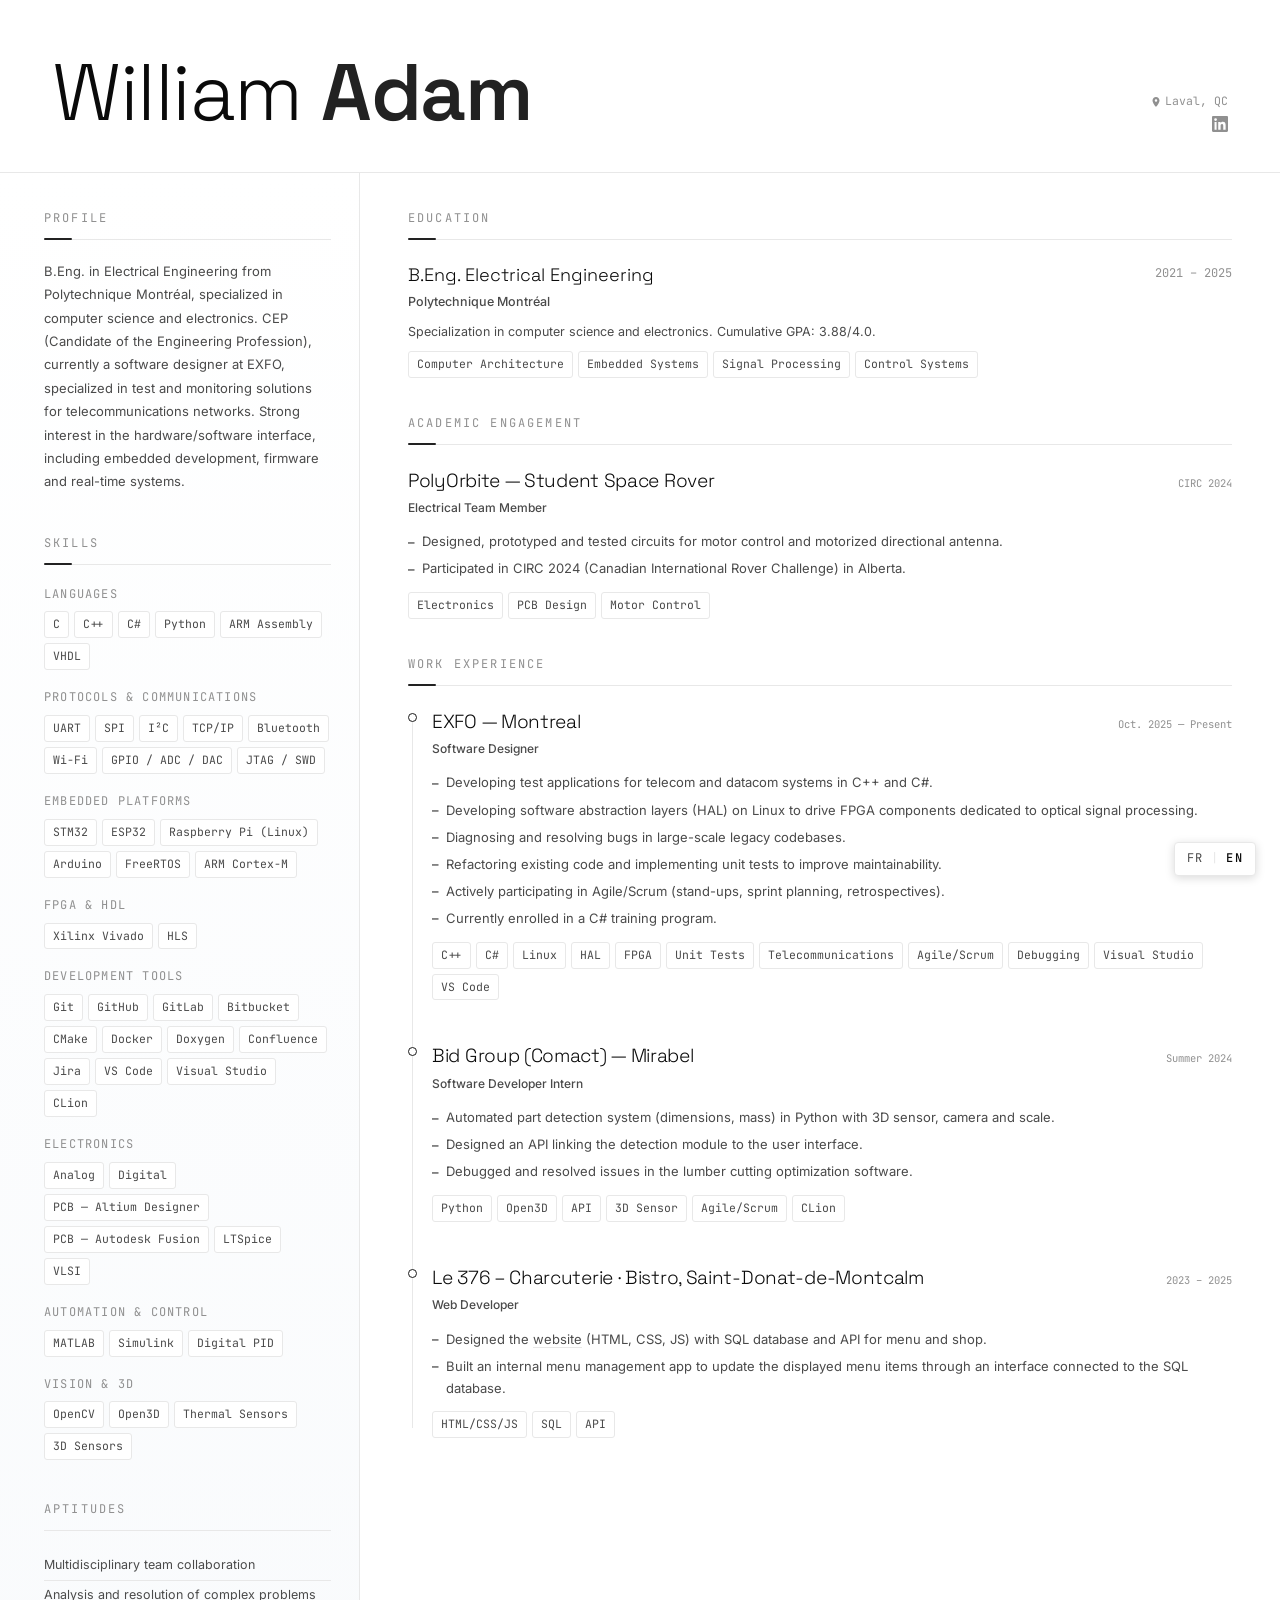
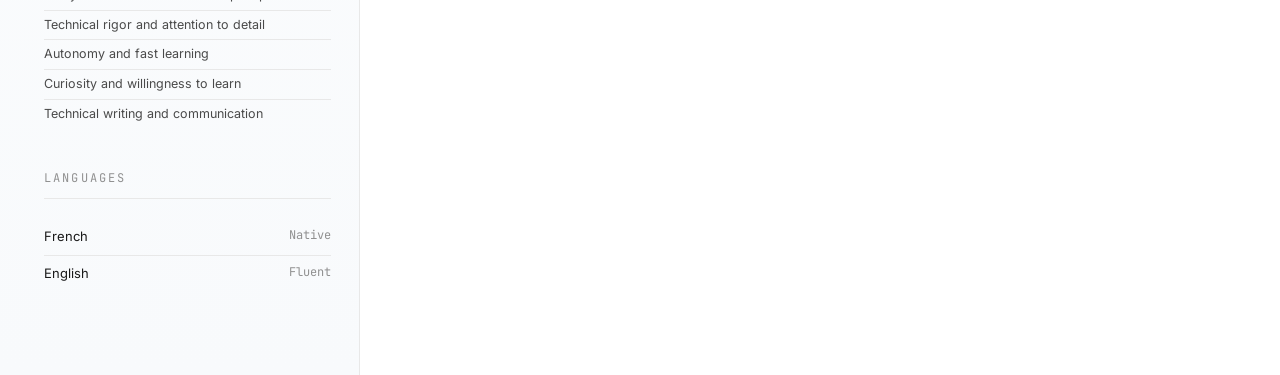
==== en/index.html @ 3d7f9195 "Initial commit" ====
<!DOCTYPE html>
<html lang="en">

<head>
    <meta charset="UTF-8">
    <meta name="viewport" content="width=device-width, initial-scale=1.0">
    <title>Resume - William Adam</title>
    <link
        href="https://fonts.googleapis.com/css2?family=Space+Grotesk:wght@300;400;500;600&family=JetBrains+Mono:wght@300;400;500&family=Inter:wght@300;400;500&display=swap"
        rel="stylesheet">
    <link rel="stylesheet" href="../css/styles.css">
    <link rel="stylesheet" href="../css/print.css" media="print">
</head>

<body>

    <div class="page-wrap">
        <header class="hero">
            <div>
                <h1>William <em>Adam</em></h1>
            </div>
            <div class="hero-contact">
                <span class="hero-location"><svg class="pin-icon" viewBox="0 0 24 24"
                        xmlns="http://www.w3.org/2000/svg">
                        <path
                            d="M12 2C8.13 2 5 5.13 5 9c0 5.25 7 13 7 13s7-7.75 7-13c0-3.87-3.13-7-7-7zm0 9.5A2.5 2.5 0 1 1 12 6.5a2.5 2.5 0 0 1 0 5z" />
                    </svg>Laval, QC</span>
                <a class="linkedin-link" href="https://www.linkedin.com/in/will-adm/" target="_blank"
                    rel="noopener noreferrer">
                    <svg viewBox="0 0 24 24" xmlns="http://www.w3.org/2000/svg">
                        <path
                            d="M20.45 20.45h-3.554v-5.57c0-1.328-.024-3.037-1.85-3.037-1.854 0-2.137 1.447-2.137 2.942v5.665H9.356V9h3.413v1.561h.047c.475-.9 1.635-1.85 3.365-1.85 3.6 0 4.267 2.37 4.267 5.455v6.284zM5.337 7.433a2.062 2.062 0 1 1 0-4.124 2.062 2.062 0 0 1 0 4.124zM6.87 20.45H3.803V9H6.87v11.45zM22.225 0H1.771C.792 0 0 .774 0 1.729v20.542C0 23.226.792 24 1.771 24h20.451C23.205 24 24 23.226 24 22.271V1.729C24 .774 23.205 0 22.222 0h.003z" />
                    </svg>
                </a>
            </div>
        </header>

        <div class="layout">
            <aside class="sidebar">

                <div class="sidebar-section">
                    <p class="section-label">Profile</p>
                    <p class="profile-text">B.Eng. in Electrical Engineering from Polytechnique Montréal,
                        specialized in computer science and electronics. CEP (Candidate of the Engineering
                        Profession), currently a software designer at EXFO, specialized in test and monitoring
                        solutions for telecommunications networks. Strong interest in the hardware/software
                        interface, including embedded development, firmware and real-time systems.</p>
                </div>

                <div class="sidebar-section">
                    <p class="section-label">Skills</p>

                    <div class="skill-group">
                        <p class="skill-group-title">Languages</p>
                        <div class="skill-tags">
                            <span class="tag">C</span>
                            <span class="tag">C++</span>
                            <span class="tag">C#</span>
                            <span class="tag">Python</span>
                            <span class="tag">ARM Assembly</span>
                            <span class="tag">VHDL</span>
                        </div>
                    </div>

                    <div class="skill-group">
                        <p class="skill-group-title">Protocols &amp; Communications</p>
                        <div class="skill-tags">
                            <span class="tag">UART</span>
                            <span class="tag">SPI</span>
                            <span class="tag">I²C</span>
                            <span class="tag">TCP/IP</span>
                            <span class="tag">Bluetooth</span>
                            <span class="tag">Wi-Fi</span>
                            <span class="tag">GPIO / ADC / DAC</span>
                            <span class="tag">JTAG / SWD</span>
                        </div>
                    </div>

                    <div class="skill-group">
                        <p class="skill-group-title">Embedded Platforms</p>
                        <div class="skill-tags">
                            <span class="tag">STM32</span>
                            <span class="tag">ESP32</span>
                            <span class="tag">Raspberry Pi (Linux)</span>
                            <span class="tag">Arduino</span>
                            <span class="tag">FreeRTOS</span>
                            <span class="tag">ARM Cortex-M</span>
                        </div>
                    </div>

                    <div class="skill-group">
                        <p class="skill-group-title">FPGA &amp; HDL</p>
                        <div class="skill-tags">
                            <span class="tag">Xilinx Vivado</span>
                            <span class="tag">HLS</span>
                        </div>
                    </div>

                    <div class="skill-group">
                        <p class="skill-group-title">Development Tools</p>
                        <div class="skill-tags">
                            <span class="tag">Git</span>
                            <span class="tag">GitHub</span>
                            <span class="tag">GitLab</span>
                            <span class="tag">Bitbucket</span>
                            <span class="tag">CMake</span>
                            <span class="tag">Docker</span>
                            <span class="tag">Doxygen</span>
                            <span class="tag">Confluence</span>
                            <span class="tag">Jira</span>
                            <span class="tag">VS Code</span>
                            <span class="tag">Visual Studio</span>
                            <span class="tag">CLion</span>
                        </div>
                    </div>

                    <div class="skill-group">
                        <p class="skill-group-title">Electronics</p>
                        <div class="skill-tags">
                            <span class="tag">Analog</span>
                            <span class="tag">Digital</span>
                            <span class="tag">PCB — Altium Designer</span>
                            <span class="tag">PCB — Autodesk Fusion</span>
                            <span class="tag">LTSpice</span>
                            <span class="tag">VLSI</span>
                        </div>
                    </div>

                    <div class="skill-group">
                        <p class="skill-group-title">Automation &amp; Control</p>
                        <div class="skill-tags">
                            <span class="tag">MATLAB</span>
                            <span class="tag">Simulink</span>
                            <span class="tag">Digital PID</span>
                        </div>
                    </div>

                    <div class="skill-group">
                        <p class="skill-group-title">Vision &amp; 3D</p>
                        <div class="skill-tags">
                            <span class="tag">OpenCV</span>
                            <span class="tag">Open3D</span>
                            <span class="tag">Thermal Sensors</span>
                            <span class="tag">3D Sensors</span>
                        </div>
                    </div>
                </div>

                <div class="sidebar-section">
                    <p class="section-label">Aptitudes</p>
                    <p class="aptitude-item">Multidisciplinary team collaboration</p>
                    <p class="aptitude-item">Analysis and resolution of complex problems</p>
                    <p class="aptitude-item">Technical rigor and attention to detail</p>
                    <p class="aptitude-item">Autonomy and fast learning</p>
                    <p class="aptitude-item">Curiosity and willingness to learn</p>
                    <p class="aptitude-item">Technical writing and communication</p>
                </div>

                <div class="sidebar-section">
                    <p class="section-label">Languages</p>
                    <div class="lang-item">
                        <span>French</span>
                        <span class="lang-level">Native</span>
                    </div>
                    <div class="lang-item">
                        <span>English</span>
                        <span class="lang-level">Fluent</span>
                    </div>
                </div>

            </aside>

            <main class="main">

                <div class="section">
                    <p class="section-label">Education</p>
                    <div class="edu-item">
                        <div class="edu-header">
                            <p class="edu-degree">B.Eng. Electrical Engineering</p>
                            <span class="edu-dates">2021 – 2025</span>
                        </div>
                        <p class="edu-school">Polytechnique Montréal</p>
                        <p class="edu-desc">Specialization in computer science and electronics. Cumulative GPA:
                            3.88/4.0.</p>
                        <div class="skill-tags">
                            <span class="tag">Computer Architecture</span>
                            <span class="tag">Embedded Systems</span>
                            <span class="tag">Signal Processing</span>
                            <span class="tag">Control Systems</span>
                        </div>
                    </div>
                </div>

                <div class="section">
                    <p class="section-label">Academic Engagement</p>
                    <div class="engagement-item">
                        <div class="timeline-meta">
                            <p class="timeline-company">PolyOrbite — Student Space Rover</p>
                            <span class="timeline-period">CIRC 2024</span>
                        </div>
                        <p class="timeline-role">Electrical Team Member</p>
                        <div class="timeline-body">
                            <ul>
                                <li>Designed, prototyped and tested circuits for motor control and motorized
                                    directional antenna.</li>
                                <li>Participated in CIRC 2024 (Canadian International Rover Challenge) in Alberta.
                                </li>
                            </ul>
                        </div>
                        <div class="timeline-tech">
                            <span class="tag">Electronics</span>
                            <span class="tag">PCB Design</span>
                            <span class="tag">Motor Control</span>
                        </div>
                    </div>
                </div>

                <div class="section">
                    <p class="section-label">Work Experience</p>
                    <div class="timeline">

                        <div class="timeline-item">
                            <div class="timeline-dot"></div>
                            <div class="timeline-meta">
                                <p class="timeline-company">EXFO — Montreal</p>
                                <span class="timeline-period">Oct. 2025 — Present</span>
                            </div>
                            <p class="timeline-role">Software Designer</p>
                            <div class="timeline-body">
                                <ul>
                                    <li>Developing test applications for telecom and datacom systems in C++ and C#.
                                    </li>
                                    <li>Developing software abstraction layers (HAL) on Linux to drive FPGA
                                        components
                                        dedicated to optical signal processing.</li>
                                    <li>Diagnosing and resolving bugs in large-scale legacy codebases.</li>
                                    <li>Refactoring existing code and implementing unit tests to
                                        improve maintainability.</li>
                                    <li>Actively participating in Agile/Scrum (stand-ups,
                                        sprint planning, retrospectives).</li>
                                    <li>Currently enrolled in a C# training program.</li>
                                </ul>
                            </div>
                            <div class="timeline-tech">
                                <span class="tag">C++</span>
                                <span class="tag">C#</span>
                                <span class="tag">Linux</span>
                                <span class="tag">HAL</span>
                                <span class="tag">FPGA</span>
                                <span class="tag">Unit Tests</span>
                                <span class="tag">Telecommunications</span>
                                <span class="tag">Agile/Scrum</span>
                                <span class="tag">Debugging</span>
                                <span class="tag">Visual Studio</span>
                                <span class="tag">VS Code</span>
                            </div>
                        </div>

                        <div class="timeline-item">
                            <div class="timeline-dot"></div>
                            <div class="timeline-meta">
                                <p class="timeline-company">Bid Group (Comact) — Mirabel</p>
                                <span class="timeline-period">Summer 2024</span>
                            </div>
                            <p class="timeline-role">Software Developer Intern</p>
                            <div class="timeline-body">
                                <ul>
                                    <li>Automated part detection system (dimensions, mass) in Python with 3D sensor,
                                        camera and scale.</li>
                                    <li>Designed an API linking the detection module to the user interface.</li>
                                    <li>Debugged and resolved issues in the lumber cutting
                                        optimization software.</li>
                                </ul>
                            </div>
                            <div class="timeline-tech">
                                <span class="tag">Python</span>
                                <span class="tag">Open3D</span>
                                <span class="tag">API</span>
                                <span class="tag">3D Sensor</span>
                                <span class="tag">Agile/Scrum</span>
                                <span class="tag">CLion</span>
                            </div>
                        </div>

                        <div class="timeline-item">
                            <div class="timeline-dot"></div>
                            <div class="timeline-meta">
                                <p class="timeline-company">Le 376 – Charcuterie &middot; Bistro,
                                    Saint-Donat-de-Montcalm</p>
                                <span class="timeline-period">2023 – 2025</span>
                            </div>
                            <p class="timeline-role">Web Developer</p>
                            <div class="timeline-body">
                                <ul>
                                    <li>Designed the <a href="https://www.le376.ca" target="_blank"
                                            rel="noopener">website</a> (HTML, CSS, JS) with SQL database and API for
                                        menu and shop.</li>
                                    <li>Built an internal menu management app to update the displayed menu
                                        items through an interface connected to the SQL database.</li>
                                </ul>
                            </div>
                            <div class="timeline-tech">
                                <span class="tag">HTML/CSS/JS</span>
                                <span class="tag">SQL</span>
                                <span class="tag">API</span>
                            </div>
                        </div>

                    </div>
                </div>

                <div class="section">
                    <p class="section-label">Notable Projects</p>
                    <div class="project-grid">

                        <div class="project-card">
                            <p class="project-title">Industrial Circuit Breaker Monitoring</p>
                            <p class="project-desc">Team of 8 students with an industrial partner. Thermal
                                diagnostics
                                on Raspberry Pi 5 (Python, OpenCV) with anomaly detection via thermal image
                                processing.
                                Designed a PCB for the thermal camera communicating via I²C with an ESP32.</p>
                            <div class="project-tech">
                                <span class="tag">Raspberry Pi 5</span>
                                <span class="tag">Python</span>
                                <span class="tag">OpenCV</span>
                                <span class="tag">I²C</span>
                                <span class="tag">ESP32</span>
                                <span class="tag">C++</span>
                                <span class="tag">PCB</span>
                            </div>
                        </div>

                        <div class="project-card">
                            <p class="project-title">BLDC Motor Control via BEMF Feedback</p>
                            <p class="project-desc">Designed a PCB with STM32 controlling three half-bridges (6
                                transistors) with sensorless BEMF feedback. Real-time commutation algorithm
                                synchronized
                                on BEMF zero-crossings.</p>
                            <div class="project-tech">
                                <span class="tag">STM32</span>
                                <span class="tag">C</span>
                                <span class="tag">PCB</span>
                                <span class="tag">BLDC</span>
                                <span class="tag">BEMF</span>
                            </div>
                        </div>

                        <div class="project-card" style="grid-column: 1 / -1;">
                            <p class="project-title">Music-Reactive Speaker</p>
                            <p class="project-desc">Wired speaker with synchronized lighting effects, based on STM32
                                PCB with audio amplifier and web control interface (HTML, CSS, JavaScript). Version
                                2
                                for open house: integrated Bluetooth via ESP32.</p>
                            <div class="project-tech">
                                <span class="tag">Signal Processing</span>
                                <span class="tag">FFT</span>
                                <span class="tag">STM32</span>
                                <span class="tag">ESP32</span>
                                <span class="tag">C</span>
                                <span class="tag">PCB</span>
                                <span class="tag">Bluetooth</span>
                                <span class="tag">HTML/CSS/JS</span>
                            </div>
                        </div>

                    </div>
                </div>

            </main>
        </div>
    </div>

    <div class="fab-group">
        <button class="download-btn" onclick="downloadCV()" aria-label="Download CV as PDF">
            <svg xmlns="http://www.w3.org/2000/svg" width="13" height="13" viewBox="0 0 24 24" fill="none"
                stroke="currentColor" stroke-width="2.2" stroke-linecap="round" stroke-linejoin="round"
                aria-hidden="true">
                <path d="M21 15v4a2 2 0 0 1-2 2H5a2 2 0 0 1-2-2v-4" />
                <polyline points="7 10 12 15 17 10" />
                <line x1="12" y1="15" x2="12" y2="3" />
            </svg>
            PDF
        </button>
        <div class="lang-toggle">
            <a class="lang-opt" href="../">FR</a>
            <span class="lang-sep">|</span>
            <span class="lang-opt active">EN</span>
        </div>
    </div>

    <script src="../js/app.js"></script>
</body>

</html>
---- css/styles.css ----
*,
*::before,
*::after {
    box-sizing: border-box;
    margin: 0;
    padding: 0;
}

:root {
    --black: #0a0a0a;
    --dark: #1a1a1a;
    --mid: #4a4a4a;
    --muted: #909090;
    --border: #e8e8e8;
    --bg: #fafafa;
    --white: #ffffff;
    --accent: #222222;
    --accent-light: #f2f2f2;
    --display: "Space Grotesk", system-ui, sans-serif;
    --sans: "Inter", system-ui, sans-serif;
    --mono: "JetBrains Mono", monospace;
}

html {
    scroll-behavior: smooth;
}

a {
    color: inherit;
    text-decoration: none;
}

a:not([class]) {
    color: var(--mid);
    text-decoration: underline;
    text-underline-offset: 3px;
    text-decoration-color: var(--border);
    transition: color 0.25s, text-decoration-color 0.25s;
}

a:not([class]):hover {
    color: var(--accent);
    text-decoration-color: var(--accent);
}

body {
    font-family: var(--sans);
    background: var(--bg);
    color: var(--dark);
    font-size: 13.5px;
    line-height: 1.65;
    -webkit-font-smoothing: antialiased;
}

.page-wrap {
    background: var(--white);
    overflow: hidden;
}

.hero {
    padding: 52px 52px 40px;
    border-bottom: 1px solid var(--border);
    display: flex;
    justify-content: space-between;
    align-items: flex-end;
    gap: 32px;
    position: relative;
    overflow: hidden;
}


.hero h1 {
    font-family: var(--display);
    font-size: clamp(48px, 7vw, 80px);
    font-weight: 300;
    line-height: 1;
    letter-spacing: -1.5px;
    color: var(--black);
    animation: slideUp 0.7s cubic-bezier(0.22, 1, 0.36, 1) 0.1s both;
}

.hero h1 em {
    font-style: normal;
    font-weight: 600;
    color: var(--accent);
}

.hero-contact {
    display: flex;
    flex-direction: column;
    align-items: flex-end;
    gap: 5px;
    font-family: var(--mono);
    font-size: 11.5px;
    color: var(--muted);
    flex-shrink: 0;
    animation: fadeIn 0.6s ease 0.3s both;
}

.hero-contact a {
    color: var(--muted);
    text-decoration: none;
    position: relative;
    transition: color 0.25s;
}

.hero-contact a:not(.linkedin-link)::after {
    content: "";
    position: absolute;
    left: 0;
    bottom: -1px;
    width: 0;
    height: 1px;
    background: var(--accent);
    transition: width 0.3s ease;
}

.hero-contact a:hover {
    color: var(--accent);
}

.hero-contact a:hover::after {
    width: 100%;
}

.hero-location {
    display: inline-flex;
    align-items: center;
    gap: 3px;
    color: var(--muted);
}

.pin-icon {
    width: 12px;
    height: 12px;
    fill: currentColor;
    flex-shrink: 0;
}

.linkedin-link {
    display: flex;
    align-items: center;
    gap: 5px;
}

.linkedin-link svg {
    width: 16px;
    height: 16px;
    fill: currentColor;
    flex-shrink: 0;
}

.layout {
    display: grid;
    grid-template-columns: 360px 1fr;
}

.sidebar {
    padding: 36px 28px 36px 44px;
    border-right: 1px solid var(--border);
    background: linear-gradient(180deg, var(--white) 0%, #f8fafc 100%);
}

.main {
    padding: 36px 48px;
}

.section-label {
    font-family: var(--mono);
    font-size: 12px;
    letter-spacing: 0.18em;
    text-transform: uppercase;
    color: var(--muted);
    margin-bottom: 20px;
    padding-bottom: 10px;
    border-bottom: 1px solid var(--border);
    position: relative;
}

.section-label::after {
    content: "";
    position: absolute;
    bottom: -1px;
    left: 0;
    width: 0;
    height: 2px;
    background: var(--accent);
    border-radius: 1px;
    transition: width 0.5s ease;
}

.reveal .section-label::after {
    width: 28px;
}

.sidebar-section {
    margin-bottom: 40px;
}

.profile-text {
    font-size: 13px;
    color: var(--mid);
    line-height: 1.8;
}

.skill-group {
    margin-bottom: 18px;
}

.skill-group-title {
    font-size: 12px;
    font-family: var(--mono);
    letter-spacing: 0.1em;
    color: var(--muted);
    margin-bottom: 7px;
    text-transform: uppercase;
}

.skill-tags {
    display: flex;
    flex-wrap: wrap;
    gap: 5px;
}

.tag {
    border: 1px solid var(--border);
    border-radius: 3px;
    padding: 3px 8px;
    font-size: 11.5px;
    font-family: var(--mono);
    color: var(--mid);
    background: var(--white);
    transition: all 0.25s ease;
    cursor: default;
}

.tag:hover {
    border-color: var(--accent);
    color: var(--accent);
    background: var(--accent-light);
    transform: translateY(-1px);
}

.aptitude-item {
    font-size: 12.5px;
    color: var(--mid);
    padding: 5px 0;
    border-bottom: 1px solid var(--border);
    line-height: 1.5;
}

.aptitude-item:last-child {
    border-bottom: none;
}

.lang-item {
    display: flex;
    justify-content: space-between;
    padding: 7px 0;
    border-bottom: 1px solid var(--border);
    font-size: 13px;
}

.lang-item:last-child {
    border-bottom: none;
}

.lang-level {
    font-family: var(--mono);
    font-size: 12px;
    color: var(--muted);
}

.edu-item {
    margin-bottom: 28px;
    padding-bottom: 28px;
    border-bottom: 1px solid var(--border);
}

.edu-item:last-child {
    border-bottom: none;
    margin-bottom: 0;
    padding-bottom: 0;
}

.edu-header {
    display: flex;
    justify-content: space-between;
    gap: 16px;
    margin-bottom: 3px;
}

.edu-degree {
    font-family: var(--display);
    font-size: 18px;
    font-weight: 300;
    color: var(--black);
}

.edu-dates {
    font-family: var(--mono);
    font-size: 12px;
    color: var(--muted);
    white-space: nowrap;
    padding-top: 4px;
}

.edu-school {
    font-size: 12.5px;
    font-weight: 500;
    color: var(--mid);
    margin-bottom: 8px;
}

.edu-desc {
    font-size: 12.5px;
    color: var(--mid);
    line-height: 1.75;
    margin-bottom: 8px;
}

.engagement-item {
    padding-left: 0;
}

.engagement-item .timeline-meta {
    margin-bottom: 2px;
}

.timeline {
    position: relative;
    padding-left: 24px;
}

.timeline::before {
    content: "";
    position: absolute;
    left: 4px;
    top: 10px;
    bottom: 10px;
    width: 1px;
    background: var(--border);
}

.timeline-item {
    position: relative;
    margin-bottom: 40px;
    opacity: 0;
    transform: translateY(16px);
    transition: opacity 0.6s cubic-bezier(0.22, 1, 0.36, 1),
        transform 0.6s cubic-bezier(0.22, 1, 0.36, 1);
}

.timeline-item.visible {
    opacity: 1;
    transform: translateY(0);
}

.timeline-dot {
    position: absolute;
    left: -24px;
    top: 7px;
    width: 9px;
    height: 9px;
    border-radius: 50%;
    background: var(--white);
    border: 1.5px solid var(--dark);
    transition: all 0.3s ease;
}

.timeline-item:hover .timeline-dot {
    background: var(--accent);
    border-color: var(--accent);
    box-shadow: 0 0 0 3px var(--accent-light);
}

.timeline-item.visible .timeline-dot {
    animation: dotPulse 0.5s ease;
}

.timeline-meta {
    display: flex;
    justify-content: space-between;
    align-items: baseline;
    gap: 12px;
    margin-bottom: 2px;
}

.timeline-company {
    font-family: var(--display);
    font-size: 19px;
    font-weight: 300;
    color: var(--black);
    letter-spacing: -0.3px;
    transition: color 0.25s;
}

.timeline-item:hover .timeline-company {
    color: var(--accent);
}

.timeline-period {
    font-family: var(--mono);
    font-size: 10.5px;
    color: var(--muted);
    white-space: nowrap;
}

.timeline-role {
    font-size: 12px;
    font-weight: 500;
    color: var(--mid);
    margin-bottom: 10px;
}

.timeline-body ul {
    list-style: none;
    padding: 0;
}

.timeline-body li {
    font-size: 13px;
    color: var(--mid);
    padding: 2.5px 0 2.5px 14px;
    position: relative;
    line-height: 1.7;
}

.timeline-body li::before {
    content: "\2013";
    position: absolute;
    left: 0;
    color: var(--accent);
    font-size: 13px;
    top: 3px;
    line-height: 1.7;
}

.timeline-tech {
    display: flex;
    flex-wrap: wrap;
    gap: 5px;
    margin-top: 10px;
}

.project-grid {
    display: grid;
    grid-template-columns: 1fr 1fr;
    gap: 1px;
    border: 1px solid var(--border);
    border-radius: 6px;
    overflow: hidden;
    background: var(--border);
}

.project-card {
    padding: 22px 24px;
    background: var(--white);
    transition: all 0.35s cubic-bezier(0.22, 1, 0.36, 1);
    position: relative;
}

.project-card::before {
    content: "";
    position: absolute;
    top: 0;
    left: 0;
    width: 3px;
    height: 0;
    background: var(--accent);
    transition: height 0.3s ease;
    border-radius: 0 1px 1px 0;
}

.project-card:hover {
    background: var(--accent-light);
    transform: translateY(-2px);
    box-shadow: 0 4px 16px rgba(0, 0, 0, 0.07);
}

.project-card:hover::before {
    height: 100%;
}

.project-title {
    font-weight: 500;
    font-size: 13px;
    color: var(--black);
    margin-bottom: 6px;
    transition: color 0.25s;
}

.project-card:hover .project-title {
    color: var(--accent);
}

.project-desc {
    font-size: 12px;
    color: var(--mid);
    line-height: 1.7;
    margin-bottom: 10px;
}

.project-tech {
    display: flex;
    flex-wrap: wrap;
    gap: 5px;
}

.section {
    margin-bottom: 36px;
}

.sidebar-section,
.section,
.edu-item {
    opacity: 0;
    transform: translateY(14px);
    transition: opacity 0.6s cubic-bezier(0.22, 1, 0.36, 1),
        transform 0.6s cubic-bezier(0.22, 1, 0.36, 1);
}

.sidebar-section.reveal,
.section.reveal,
.edu-item.reveal {
    opacity: 1;
    transform: translateY(0);
}

.fab-group {
    position: fixed;
    bottom: 24px;
    right: 24px;
    z-index: 1000;
    display: flex;
    flex-direction: column;
    align-items: flex-end;
    gap: 8px;
}

.lang-toggle {
    background: var(--white);
    border: 1px solid var(--border);
    border-radius: 4px;
    padding: 6px 12px;
    font-family: var(--mono);
    font-size: 12px;
    letter-spacing: 0.12em;
    color: var(--mid);
    display: flex;
    align-items: center;
    gap: 7px;
    box-shadow: 0 2px 10px rgba(0, 0, 0, 0.15);
    transition: box-shadow 0.2s;
    user-select: none;
}

.lang-toggle:hover {
    box-shadow: 0 4px 16px rgba(0, 0, 0, 0.22);
}

.download-btn {
    background: var(--black);
    border: 1px solid var(--black);
    border-radius: 4px;
    padding: 6px 12px;
    font-family: var(--mono);
    font-size: 12px;
    letter-spacing: 0.12em;
    color: var(--white);
    cursor: pointer;
    display: flex;
    align-items: center;
    gap: 6px;
    box-shadow: 0 2px 10px rgba(0, 0, 0, 0.15);
    transition: box-shadow 0.2s, background 0.2s;
    user-select: none;
    display: none;
}

.is-localhost .download-btn {
    display: flex;
}

.download-btn:hover {
    background: var(--accent);
    border-color: var(--accent);
    box-shadow: 0 4px 16px rgba(0, 0, 0, 0.22);
}

.lang-toggle .lang-sep {
    color: var(--border);
    pointer-events: none;
}

.lang-toggle .lang-opt {
    transition: color 0.2s;
}

.lang-toggle a.lang-opt {
    color: var(--mid);
    text-decoration: none;
    cursor: pointer;
}

.lang-toggle a.lang-opt:hover {
    color: var(--accent);
}

.lang-toggle .lang-opt.active {
    color: var(--black);
    font-weight: 500;
    cursor: default;
}

.lang-toggle .lang-opt:not(.active):hover {
    color: var(--accent);
}

@media (max-width: 800px) {
    .hero {
        padding: 40px 28px 32px;
        flex-direction: column;
        align-items: flex-start;
    }

    .hero-contact {
        align-items: flex-start;
    }

    .layout {
        grid-template-columns: 1fr;
    }

    .sidebar {
        padding: 32px 28px;
        border-right: none;
        border-bottom: 1px solid var(--border);
    }

    .main {
        padding: 32px 28px;
    }

    .project-grid {
        grid-template-columns: 1fr;
    }

    .page-wrap {
        margin: 0;
        border-radius: 0;
        box-shadow: none;
    }
}

@keyframes fadeIn {
    from {
        opacity: 0;
        transform: translateY(16px);
    }

    to {
        opacity: 1;
        transform: translateY(0);
    }
}

@keyframes dotPulse {
    0% {
        box-shadow: 0 0 0 0 rgba(37, 99, 235, 0.4);
    }

    70% {
        box-shadow: 0 0 0 6px rgba(37, 99, 235, 0);
    }

    100% {
        box-shadow: 0 0 0 0 rgba(37, 99, 235, 0);
    }
}

@keyframes slideUp {
    from {
        opacity: 0;
        transform: translateY(20px);
    }

    to {
        opacity: 1;
        transform: translateY(0);
    }
}

@media (prefers-color-scheme: dark) {
    :root {
        --black: #f0f0f0;
        --dark: #d0d0d0;
        --mid: #949494;
        --muted: #606060;
        --border: #242424;
        --bg: #0c0c0c;
        --white: #141414;
        --accent: #d0d0d0;
        --accent-light: #1c1c1c;
    }

    body {
        background: var(--bg);
    }

    .page-wrap {
        box-shadow: 0 1px 3px rgba(0, 0, 0, 0.5), 0 8px 40px rgba(0, 0, 0, 0.35);
    }

    .sidebar {
        background: linear-gradient(180deg, #141414 0%, #111113 100%);
    }

    .project-card:hover {
        background: var(--accent-light);
        box-shadow: 0 4px 16px rgba(0, 0, 0, 0.45);
    }
}
---- css/print.css ----
@page {
    size: letter portrait;
    margin: 0.35in 0.4in;
}

* {
    -webkit-print-color-adjust: exact;
    print-color-adjust: exact;
    transition: none !important;
    animation: none !important;
    box-shadow: none !important;
}

.fab-group {
    display: none !important;
}


.linkedin-link {
    display: none !important;
}

html,
body {
    width: 100%;
    max-width: none;
    margin: 0;
    padding: 0;
    font-size: 12px;
    line-height: 1.42;
    background: white;
}

.page-wrap {
    box-shadow: none;
    border-radius: 0;
    margin: 0;
    background: white;
    overflow: visible;
}

.sidebar {
    background: white;
    border: none;
    outline: none;
}

.tag,
.project-card,
.timeline-dot {
    background: white;
}

.sidebar-section,
.section,
.edu-item {
    opacity: 1 !important;
    transform: none !important;
}

.section-label::after {
    width: 28px;
}

.hero::after {
    width: 48px;
    animation: none;
}

.hero h1 em {
    color: var(--black);
}

.project-card::before {
    display: none;
}

.hero {
    padding: 12px 0 9px;
    gap: 12px;
    flex-direction: row;
    align-items: flex-end;
    justify-content: space-between;
}

.hero h1 {
    font-size: 32px;
    letter-spacing: -1px;
}

.hero-contact {
    flex-direction: column;
    align-items: flex-end;
    gap: 1px;
    font-size: 9px;
}

.layout {
    grid-template-columns: 222px 1fr;
}

.sidebar {
    padding: 12px 14px 12px 0;
    border: none;
}

.main {
    padding: 12px 0 12px 18px;
}

.sidebar-section {
    margin-bottom: 10px;
}

.section-label {
    margin-bottom: 6px;
    padding-bottom: 3px;
    font-size: 10px;
}

.profile-text {
    font-size: 9.5px;
    line-height: 1.45;
}

.skill-group {
    margin-bottom: 6px;
}

.skill-group-title {
    font-size: 10px;
    margin-bottom: 2px;
}

.skill-tags {
    gap: 2px;
}

.tag {
    font-size: 8px;
    padding: 0.5px 4px;
    border-radius: 1px;
}

.aptitude-item {
    font-size: 10px;
    padding: 2px 0;
    line-height: 1.35;
}

.lang-item {
    padding: 2.5px 0;
    font-size: 10px;
    border-bottom: none;
}

.lang-level {
    font-size: 10px;
}

.section {
    margin-bottom: 10px;
}

.edu-item {
    margin-bottom: 10px;
    padding-bottom: 10px;
}

.edu-degree {
    font-size: 12px;
}

.edu-dates {
    font-size: 10px;
}

.edu-school {
    font-size: 10px;
    margin-bottom: 2px;
}

.edu-desc {
    font-size: 9.5px;
    line-height: 1.42;
    margin-bottom: 4px;
}

.skill-tags {
    gap: 2px;
}

.timeline {
    padding-left: 14px;
}

.timeline::before {
    display: block;
    left: 2.5px;
    top: 5px;
    bottom: 5px;
}

.timeline-dot {
    display: block;
    left: -14px;
    top: 4px;
    width: 6px;
    height: 6px;
    border-width: 1.5px;
    background: var(--white);
}

.timeline-item {
    opacity: 1 !important;
    transform: none !important;
    margin-bottom: 10px;
}

.timeline-item:hover .timeline-dot {
    background: var(--white);
    border-color: var(--dark);
    box-shadow: none;
}

.timeline-item:hover .timeline-company {
    color: var(--black);
}

.timeline-item:last-child {
    margin-bottom: 0;
}

.timeline-meta {
    margin-bottom: 0;
    gap: 6px;
}

.timeline-company {
    font-size: 12px;
}

.timeline-period {
    font-size: 10px;
}

.timeline-role {
    font-size: 10px;
    margin-bottom: 2px;
}

.timeline-body li {
    font-size: 9.5px;
    line-height: 1.42;
    padding: 0.5px 0 0.5px 10px;
}

.timeline-body li::before {
    content: "\2013";
    font-size: 9.5px;
    top: 1px;
    line-height: 1.42;
}

.timeline-tech {
    margin-top: 3px;
    gap: 2px;
}

a:not([class]) {
    color: inherit;
    text-decoration: none;
}

.project-grid {
    grid-template-columns: 1fr 1fr;
}

.project-card {
    padding: 7px 9px;
}

.project-title {
    font-size: 10px;
    margin-bottom: 2px;
}

.project-desc {
    font-size: 9.5px;
    line-height: 1.38;
    margin-bottom: 4px;
}

.project-tech {
    gap: 2px;
}
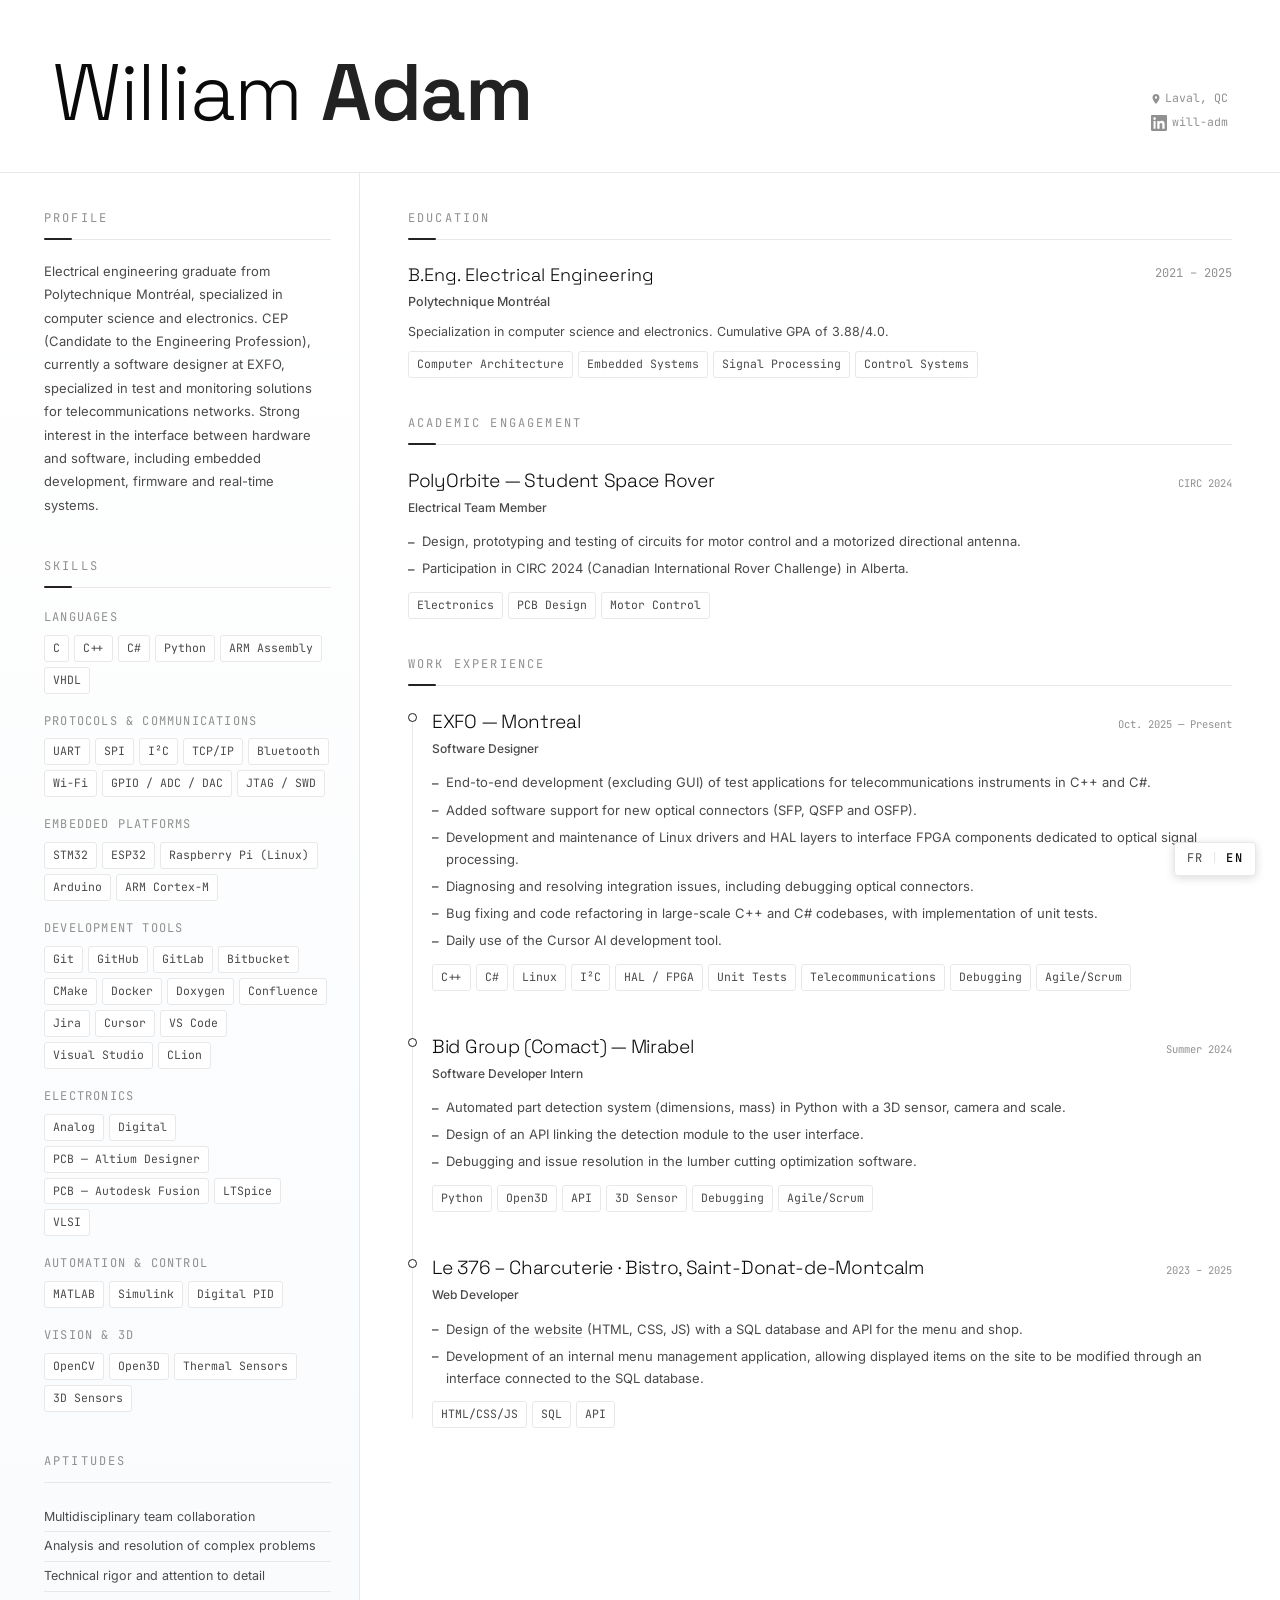
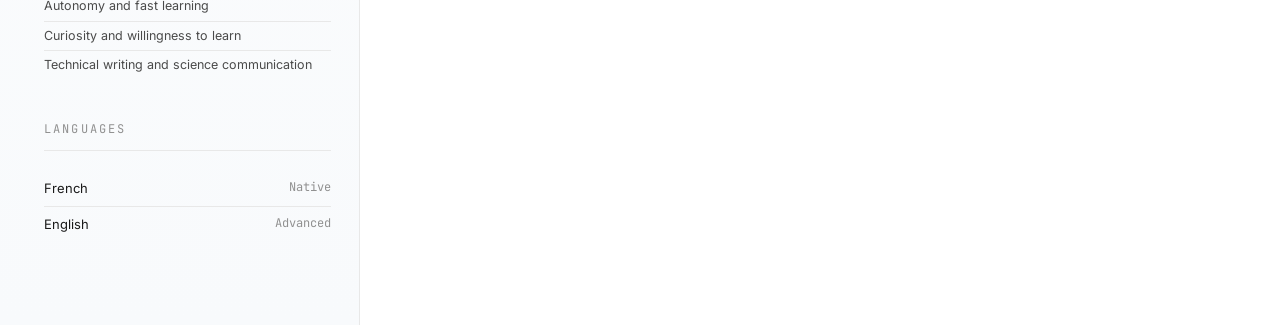
==== commit fd587e07: "Update index and styles for improved layout and content clarity; added new skills and project descri" ====
--- a/en/index.html
+++ b/en/index.html
@@ -31,6 +31,7 @@
                         <path
                             d="M20.45 20.45h-3.554v-5.57c0-1.328-.024-3.037-1.85-3.037-1.854 0-2.137 1.447-2.137 2.942v5.665H9.356V9h3.413v1.561h.047c.475-.9 1.635-1.85 3.365-1.85 3.6 0 4.267 2.37 4.267 5.455v6.284zM5.337 7.433a2.062 2.062 0 1 1 0-4.124 2.062 2.062 0 0 1 0 4.124zM6.87 20.45H3.803V9H6.87v11.45zM22.225 0H1.771C.792 0 0 .774 0 1.729v20.542C0 23.226.792 24 1.771 24h20.451C23.205 24 24 23.226 24 22.271V1.729C24 .774 23.205 0 22.222 0h.003z" />
                     </svg>
+                    will-adm
                 </a>
             </div>
         </header>
@@ -40,11 +41,12 @@
 
                 <div class="sidebar-section">
                     <p class="section-label">Profile</p>
-                    <p class="profile-text">B.Eng. in Electrical Engineering from Polytechnique Montréal,
-                        specialized in computer science and electronics. CEP (Candidate of the Engineering
-                        Profession), currently a software designer at EXFO, specialized in test and monitoring
-                        solutions for telecommunications networks. Strong interest in the hardware/software
-                        interface, including embedded development, firmware and real-time systems.</p>
+                    <p class="profile-text">Electrical engineering graduate from Polytechnique Montréal,
+                        specialized in computer science and electronics. CEP (Candidate to the Engineering
+                        Profession), currently a software designer at EXFO, specialized in test and
+                        monitoring solutions for telecommunications networks. Strong interest in the interface
+                        between hardware and software, including embedded development, firmware and
+                        real-time systems.</p>
                 </div>
 
                 <div class="sidebar-section">
@@ -83,16 +85,7 @@
                             <span class="tag">ESP32</span>
                             <span class="tag">Raspberry Pi (Linux)</span>
                             <span class="tag">Arduino</span>
-                            <span class="tag">FreeRTOS</span>
                             <span class="tag">ARM Cortex-M</span>
-                        </div>
-                    </div>
-
-                    <div class="skill-group">
-                        <p class="skill-group-title">FPGA &amp; HDL</p>
-                        <div class="skill-tags">
-                            <span class="tag">Xilinx Vivado</span>
-                            <span class="tag">HLS</span>
                         </div>
                     </div>
 
@@ -108,6 +101,7 @@
                             <span class="tag">Doxygen</span>
                             <span class="tag">Confluence</span>
                             <span class="tag">Jira</span>
+                            <span class="tag">Cursor</span>
                             <span class="tag">VS Code</span>
                             <span class="tag">Visual Studio</span>
                             <span class="tag">CLion</span>
@@ -153,7 +147,7 @@
                     <p class="aptitude-item">Technical rigor and attention to detail</p>
                     <p class="aptitude-item">Autonomy and fast learning</p>
                     <p class="aptitude-item">Curiosity and willingness to learn</p>
-                    <p class="aptitude-item">Technical writing and communication</p>
+                    <p class="aptitude-item">Technical writing and science communication</p>
                 </div>
 
                 <div class="sidebar-section">
@@ -164,7 +158,7 @@
                     </div>
                     <div class="lang-item">
                         <span>English</span>
-                        <span class="lang-level">Fluent</span>
+                        <span class="lang-level">Advanced</span>
                     </div>
                 </div>
 
@@ -180,8 +174,8 @@
                             <span class="edu-dates">2021 – 2025</span>
                         </div>
                         <p class="edu-school">Polytechnique Montréal</p>
-                        <p class="edu-desc">Specialization in computer science and electronics. Cumulative GPA:
-                            3.88/4.0.</p>
+                        <p class="edu-desc">Specialization in computer science and electronics. Cumulative
+                            GPA of 3.88/4.0.</p>
                         <div class="skill-tags">
                             <span class="tag">Computer Architecture</span>
                             <span class="tag">Embedded Systems</span>
@@ -201,10 +195,10 @@
                         <p class="timeline-role">Electrical Team Member</p>
                         <div class="timeline-body">
                             <ul>
-                                <li>Designed, prototyped and tested circuits for motor control and motorized
-                                    directional antenna.</li>
-                                <li>Participated in CIRC 2024 (Canadian International Rover Challenge) in Alberta.
-                                </li>
+                                <li>Design, prototyping and testing of circuits for motor control
+                                    and a motorized directional antenna.</li>
+                                <li>Participation in CIRC 2024 (Canadian
+                                    International Rover Challenge) in Alberta.</li>
                             </ul>
                         </div>
                         <div class="timeline-tech">
@@ -228,31 +222,30 @@
                             <p class="timeline-role">Software Designer</p>
                             <div class="timeline-body">
                                 <ul>
-                                    <li>Developing test applications for telecom and datacom systems in C++ and C#.
-                                    </li>
-                                    <li>Developing software abstraction layers (HAL) on Linux to drive FPGA
-                                        components
-                                        dedicated to optical signal processing.</li>
-                                    <li>Diagnosing and resolving bugs in large-scale legacy codebases.</li>
-                                    <li>Refactoring existing code and implementing unit tests to
-                                        improve maintainability.</li>
-                                    <li>Actively participating in Agile/Scrum (stand-ups,
-                                        sprint planning, retrospectives).</li>
-                                    <li>Currently enrolled in a C# training program.</li>
+                                    <li>End-to-end development (excluding GUI) of test applications
+                                        for telecommunications instruments in C++ and C#.</li>
+                                    <li>Added software support for new optical connectors (SFP, QSFP and OSFP).</li>
+                                    <li>Development and maintenance of Linux drivers and HAL layers
+                                        to interface FPGA components dedicated to optical
+                                        signal processing.</li>
+                                    <li>Diagnosing and resolving integration issues, including
+                                        debugging optical connectors.</li>
+                                    <li>Bug fixing and code refactoring in
+                                        large-scale C++ and C# codebases, with
+                                        implementation of unit tests.</li>
+                                    <li>Daily use of the Cursor AI development tool.</li>
                                 </ul>
                             </div>
                             <div class="timeline-tech">
                                 <span class="tag">C++</span>
                                 <span class="tag">C#</span>
                                 <span class="tag">Linux</span>
-                                <span class="tag">HAL</span>
-                                <span class="tag">FPGA</span>
+                                <span class="tag">I²C</span>
+                                <span class="tag">HAL / FPGA</span>
                                 <span class="tag">Unit Tests</span>
                                 <span class="tag">Telecommunications</span>
+                                <span class="tag">Debugging</span>
                                 <span class="tag">Agile/Scrum</span>
-                                <span class="tag">Debugging</span>
-                                <span class="tag">Visual Studio</span>
-                                <span class="tag">VS Code</span>
                             </div>
                         </div>
 
@@ -265,11 +258,12 @@
                             <p class="timeline-role">Software Developer Intern</p>
                             <div class="timeline-body">
                                 <ul>
-                                    <li>Automated part detection system (dimensions, mass) in Python with 3D sensor,
-                                        camera and scale.</li>
-                                    <li>Designed an API linking the detection module to the user interface.</li>
-                                    <li>Debugged and resolved issues in the lumber cutting
-                                        optimization software.</li>
+                                    <li>Automated part detection system (dimensions,
+                                        mass) in Python with a 3D sensor, camera and scale.</li>
+                                    <li>Design of an API linking the detection module to
+                                        the user interface.</li>
+                                    <li>Debugging and issue resolution in the lumber
+                                        cutting optimization software.</li>
                                 </ul>
                             </div>
                             <div class="timeline-tech">
@@ -277,8 +271,8 @@
                                 <span class="tag">Open3D</span>
                                 <span class="tag">API</span>
                                 <span class="tag">3D Sensor</span>
+                                <span class="tag">Debugging</span>
                                 <span class="tag">Agile/Scrum</span>
-                                <span class="tag">CLion</span>
                             </div>
                         </div>
 
@@ -292,11 +286,12 @@
                             <p class="timeline-role">Web Developer</p>
                             <div class="timeline-body">
                                 <ul>
-                                    <li>Designed the <a href="https://www.le376.ca" target="_blank"
-                                            rel="noopener">website</a> (HTML, CSS, JS) with SQL database and API for
-                                        menu and shop.</li>
-                                    <li>Built an internal menu management app to update the displayed menu
-                                        items through an interface connected to the SQL database.</li>
+                                    <li>Design of the <a href="https://www.le376.ca" target="_blank" rel="noopener">website</a>
+                                        (HTML, CSS, JS) with a SQL
+                                        database and API for the menu and shop.</li>
+                                    <li>Development of an internal menu management application, allowing
+                                        displayed items on the site to be modified through an interface
+                                        connected to the SQL database.</li>
                                 </ul>
                             </div>
                             <div class="timeline-tech">
@@ -315,11 +310,9 @@
 
                         <div class="project-card">
                             <p class="project-title">Industrial Circuit Breaker Monitoring</p>
-                            <p class="project-desc">Team of 8 students with an industrial partner. Thermal
-                                diagnostics
-                                on Raspberry Pi 5 (Python, OpenCV) with anomaly detection via thermal image
-                                processing.
-                                Designed a PCB for the thermal camera communicating via I²C with an ESP32.</p>
+                            <p class="project-desc">Thermal diagnostics and anomaly detection on
+                                Raspberry Pi (OpenCV), with design of a thermal-camera PCB /
+                                ESP32. Team project with an industrial partner.</p>
                             <div class="project-tech">
                                 <span class="tag">Raspberry Pi 5</span>
                                 <span class="tag">Python</span>
@@ -332,11 +325,10 @@
                         </div>
 
                         <div class="project-card">
-                            <p class="project-title">BLDC Motor Control via BEMF Feedback</p>
-                            <p class="project-desc">Designed a PCB with STM32 controlling three half-bridges (6
-                                transistors) with sensorless BEMF feedback. Real-time commutation algorithm
-                                synchronized
-                                on BEMF zero-crossings.</p>
+                            <p class="project-title">BLDC Motor Control via BEMF Feedback
+                            </p>
+                            <p class="project-desc">STM32 PCB for sensorless BLDC motor
+                                control, real-time commutation via BEMF.</p>
                             <div class="project-tech">
                                 <span class="tag">STM32</span>
                                 <span class="tag">C</span>
@@ -348,10 +340,9 @@
 
                         <div class="project-card" style="grid-column: 1 / -1;">
                             <p class="project-title">Music-Reactive Speaker</p>
-                            <p class="project-desc">Wired speaker with synchronized lighting effects, based on STM32
-                                PCB with audio amplifier and web control interface (HTML, CSS, JavaScript). Version
-                                2
-                                for open house: integrated Bluetooth via ESP32.</p>
+                            <p class="project-desc">STM32 PCB with amplifier circuit, lighting
+                                synced to the music and a web interface; Bluetooth version via
+                                ESP32.</p>
                             <div class="project-tech">
                                 <span class="tag">Signal Processing</span>
                                 <span class="tag">FFT</span>
@@ -392,4 +383,4 @@
     <script src="../js/app.js"></script>
 </body>
 
-</html>+</html>
--- a/css/styles.css
+++ b/css/styles.css
@@ -104,7 +104,7 @@
     transition: color 0.25s;
 }
 
-.hero-contact a:not(.linkedin-link)::after {
+.hero-contact a::after {
     content: "";
     position: absolute;
     left: 0;
--- a/css/print.css
+++ b/css/print.css
@@ -17,7 +17,16 @@
 
 
 .linkedin-link {
-    display: none !important;
+    display: inline-flex !important;
+    align-items: center;
+    gap: 3px;
+    color: inherit;
+    text-decoration: none;
+}
+
+.linkedin-link svg {
+    width: 10px;
+    height: 10px;
 }
 
 html,
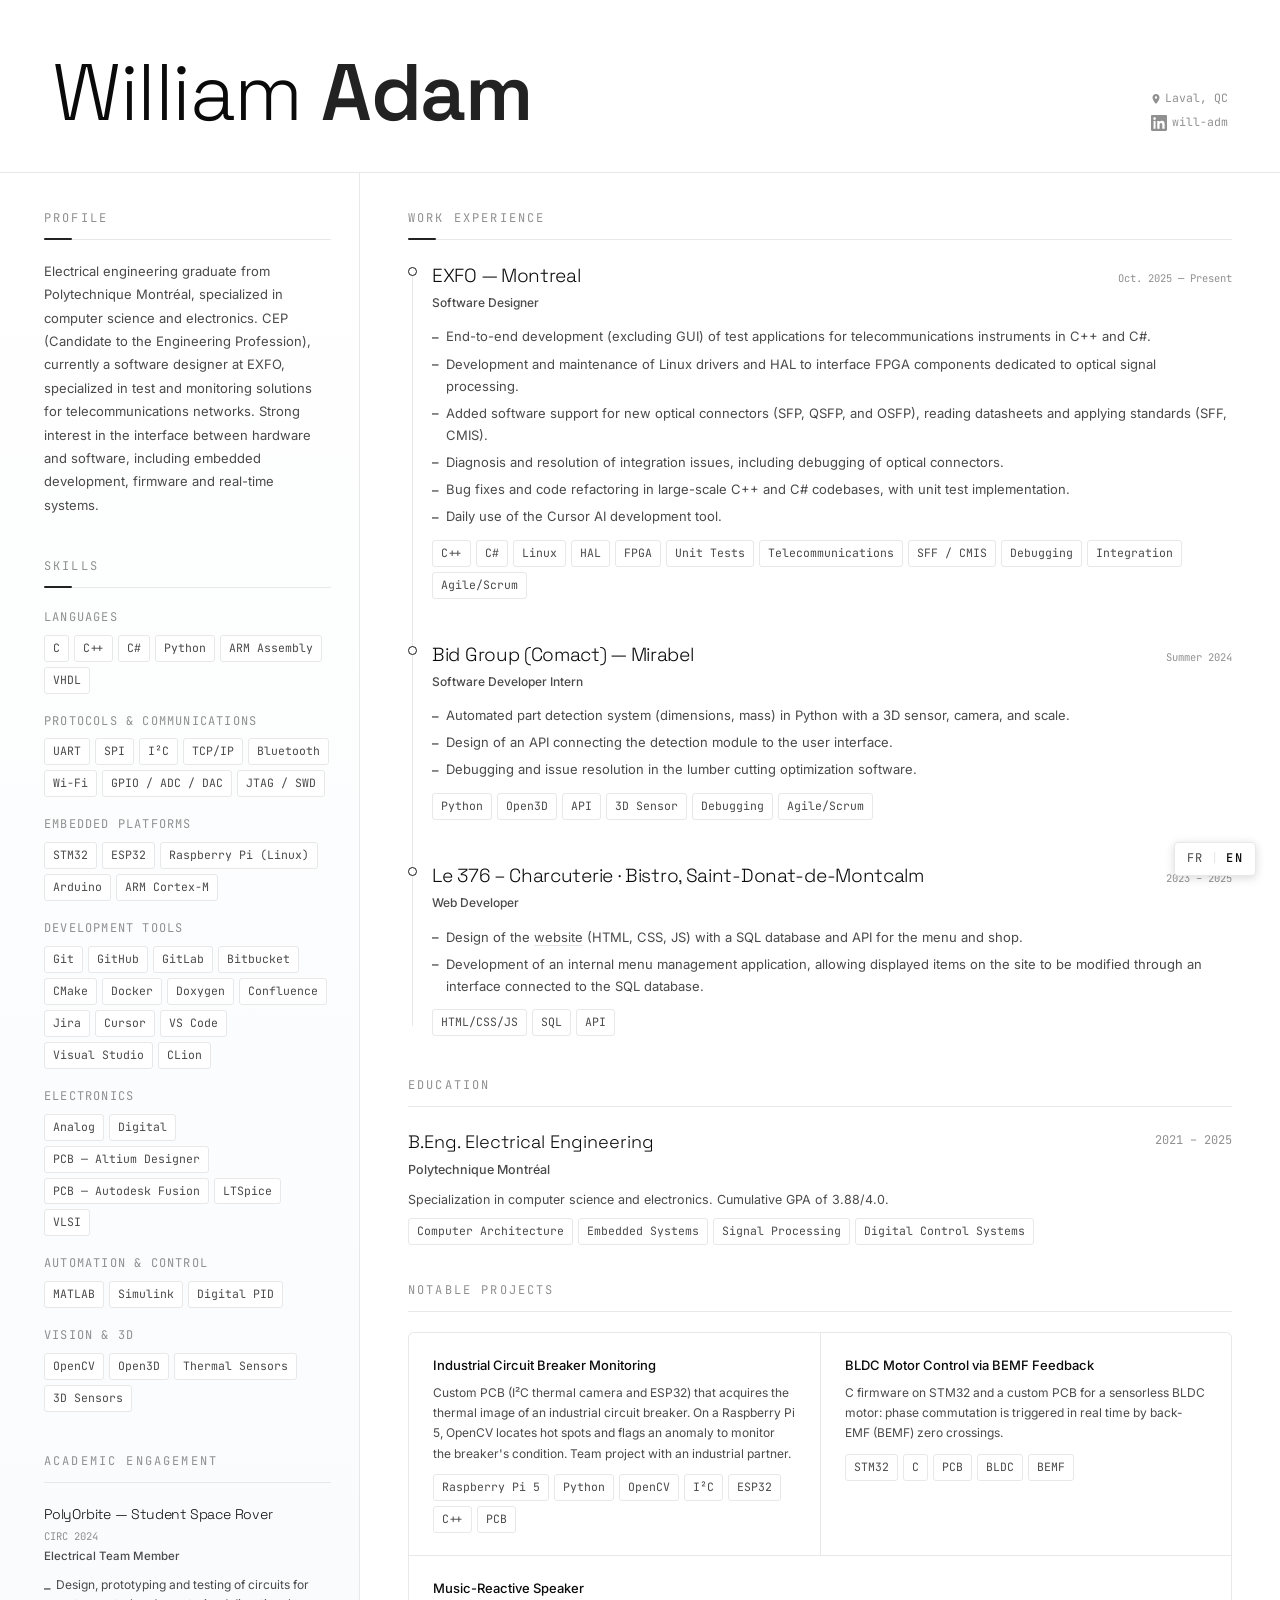
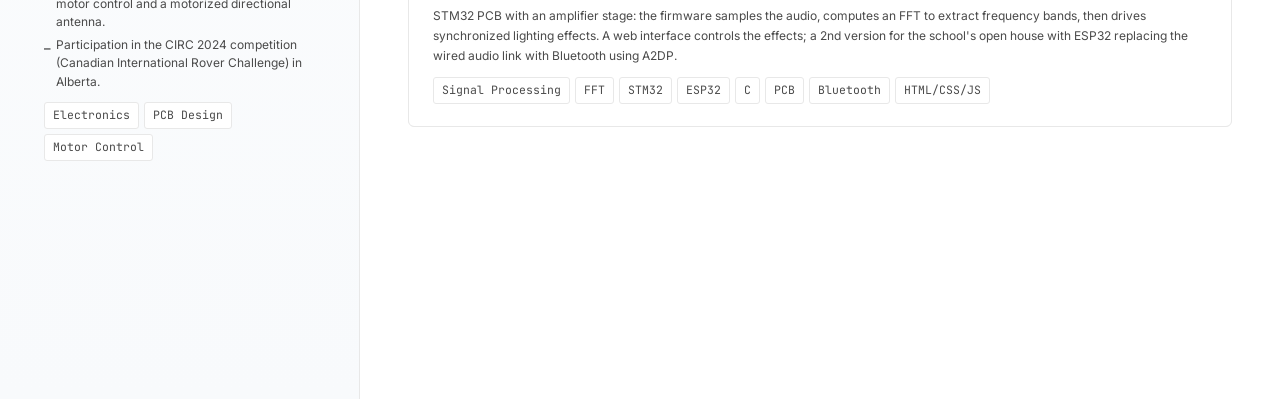
==== commit bab87437: "Improved project descriptions for clarity and detail" ====
--- a/en/index.html
+++ b/en/index.html
@@ -141,13 +141,27 @@
                 </div>
 
                 <div class="sidebar-section">
-                    <p class="section-label">Aptitudes</p>
-                    <p class="aptitude-item">Multidisciplinary team collaboration</p>
-                    <p class="aptitude-item">Analysis and resolution of complex problems</p>
-                    <p class="aptitude-item">Technical rigor and attention to detail</p>
-                    <p class="aptitude-item">Autonomy and fast learning</p>
-                    <p class="aptitude-item">Curiosity and willingness to learn</p>
-                    <p class="aptitude-item">Technical writing and science communication</p>
+                    <p class="section-label">Academic Engagement</p>
+                    <div class="engagement-item">
+                        <div class="timeline-meta">
+                            <p class="timeline-company">PolyOrbite — Student Space Rover</p>
+                            <span class="timeline-period">CIRC 2024</span>
+                        </div>
+                        <p class="timeline-role">Electrical Team Member</p>
+                        <div class="timeline-body">
+                            <ul>
+                                <li>Design, prototyping and testing of circuits for motor
+                                    control and a motorized directional antenna.</li>
+                                <li>Participation in the CIRC 2024 competition (Canadian
+                                    International Rover Challenge) in Alberta.</li>
+                            </ul>
+                        </div>
+                        <div class="timeline-tech">
+                            <span class="tag">Electronics</span>
+                            <span class="tag">PCB Design</span>
+                            <span class="tag">Motor Control</span>
+                        </div>
+                    </div>
                 </div>
 
                 <div class="sidebar-section">
@@ -167,49 +181,6 @@
             <main class="main">
 
                 <div class="section">
-                    <p class="section-label">Education</p>
-                    <div class="edu-item">
-                        <div class="edu-header">
-                            <p class="edu-degree">B.Eng. Electrical Engineering</p>
-                            <span class="edu-dates">2021 – 2025</span>
-                        </div>
-                        <p class="edu-school">Polytechnique Montréal</p>
-                        <p class="edu-desc">Specialization in computer science and electronics. Cumulative
-                            GPA of 3.88/4.0.</p>
-                        <div class="skill-tags">
-                            <span class="tag">Computer Architecture</span>
-                            <span class="tag">Embedded Systems</span>
-                            <span class="tag">Signal Processing</span>
-                            <span class="tag">Control Systems</span>
-                        </div>
-                    </div>
-                </div>
-
-                <div class="section">
-                    <p class="section-label">Academic Engagement</p>
-                    <div class="engagement-item">
-                        <div class="timeline-meta">
-                            <p class="timeline-company">PolyOrbite — Student Space Rover</p>
-                            <span class="timeline-period">CIRC 2024</span>
-                        </div>
-                        <p class="timeline-role">Electrical Team Member</p>
-                        <div class="timeline-body">
-                            <ul>
-                                <li>Design, prototyping and testing of circuits for motor control
-                                    and a motorized directional antenna.</li>
-                                <li>Participation in CIRC 2024 (Canadian
-                                    International Rover Challenge) in Alberta.</li>
-                            </ul>
-                        </div>
-                        <div class="timeline-tech">
-                            <span class="tag">Electronics</span>
-                            <span class="tag">PCB Design</span>
-                            <span class="tag">Motor Control</span>
-                        </div>
-                    </div>
-                </div>
-
-                <div class="section">
                     <p class="section-label">Work Experience</p>
                     <div class="timeline">
 
@@ -224,15 +195,16 @@
                                 <ul>
                                     <li>End-to-end development (excluding GUI) of test applications
                                         for telecommunications instruments in C++ and C#.</li>
-                                    <li>Added software support for new optical connectors (SFP, QSFP and OSFP).</li>
-                                    <li>Development and maintenance of Linux drivers and HAL layers
+                                    <li>Development and maintenance of Linux drivers and HAL
                                         to interface FPGA components dedicated to optical
                                         signal processing.</li>
-                                    <li>Diagnosing and resolving integration issues, including
-                                        debugging optical connectors.</li>
-                                    <li>Bug fixing and code refactoring in
+                                    <li>Added software support for new optical connectors (SFP, QSFP, and OSFP),
+                                        reading datasheets and applying standards (SFF, CMIS).</li>
+                                    <li>Diagnosis and resolution of integration issues, including
+                                        debugging of optical connectors.</li>
+                                    <li>Bug fixes and code refactoring in
                                         large-scale C++ and C# codebases, with
-                                        implementation of unit tests.</li>
+                                        unit test implementation.</li>
                                     <li>Daily use of the Cursor AI development tool.</li>
                                 </ul>
                             </div>
@@ -240,11 +212,13 @@
                                 <span class="tag">C++</span>
                                 <span class="tag">C#</span>
                                 <span class="tag">Linux</span>
-                                <span class="tag">I²C</span>
-                                <span class="tag">HAL / FPGA</span>
+                                <span class="tag">HAL</span>
+                                <span class="tag">FPGA</span>
                                 <span class="tag">Unit Tests</span>
                                 <span class="tag">Telecommunications</span>
+                                <span class="tag">SFF / CMIS</span>
                                 <span class="tag">Debugging</span>
+                                <span class="tag">Integration</span>
                                 <span class="tag">Agile/Scrum</span>
                             </div>
                         </div>
@@ -259,8 +233,8 @@
                             <div class="timeline-body">
                                 <ul>
                                     <li>Automated part detection system (dimensions,
-                                        mass) in Python with a 3D sensor, camera and scale.</li>
-                                    <li>Design of an API linking the detection module to
+                                        mass) in Python with a 3D sensor, camera, and scale.</li>
+                                    <li>Design of an API connecting the detection module to
                                         the user interface.</li>
                                     <li>Debugging and issue resolution in the lumber
                                         cutting optimization software.</li>
@@ -305,14 +279,34 @@
                 </div>
 
                 <div class="section">
+                    <p class="section-label">Education</p>
+                    <div class="edu-item">
+                        <div class="edu-header">
+                            <p class="edu-degree">B.Eng. Electrical Engineering</p>
+                            <span class="edu-dates">2021 – 2025</span>
+                        </div>
+                        <p class="edu-school">Polytechnique Montréal</p>
+                        <p class="edu-desc">Specialization in computer science and electronics. Cumulative
+                            GPA of 3.88/4.0.</p>
+                        <div class="skill-tags">
+                            <span class="tag">Computer Architecture</span>
+                            <span class="tag">Embedded Systems</span>
+                            <span class="tag">Signal Processing</span>
+                            <span class="tag">Digital Control Systems</span>
+                        </div>
+                    </div>
+                </div>
+
+                <div class="section">
                     <p class="section-label">Notable Projects</p>
                     <div class="project-grid">
 
                         <div class="project-card">
                             <p class="project-title">Industrial Circuit Breaker Monitoring</p>
-                            <p class="project-desc">Thermal diagnostics and anomaly detection on
-                                Raspberry Pi (OpenCV), with design of a thermal-camera PCB /
-                                ESP32. Team project with an industrial partner.</p>
+                            <p class="project-desc">Custom PCB (I²C thermal camera and ESP32)
+                                that acquires the thermal image of an industrial circuit breaker. On a Raspberry Pi 5,
+                                OpenCV locates hot spots and flags an anomaly to monitor the breaker's condition. Team project
+                                with an industrial partner.</p>
                             <div class="project-tech">
                                 <span class="tag">Raspberry Pi 5</span>
                                 <span class="tag">Python</span>
@@ -327,8 +321,9 @@
                         <div class="project-card">
                             <p class="project-title">BLDC Motor Control via BEMF Feedback
                             </p>
-                            <p class="project-desc">STM32 PCB for sensorless BLDC motor
-                                control, real-time commutation via BEMF.</p>
+                            <p class="project-desc">C firmware on STM32 and a custom PCB for a
+                                sensorless BLDC motor: phase commutation is triggered in
+                                real time by back-EMF (BEMF) zero crossings.</p>
                             <div class="project-tech">
                                 <span class="tag">STM32</span>
                                 <span class="tag">C</span>
@@ -340,9 +335,10 @@
 
                         <div class="project-card" style="grid-column: 1 / -1;">
                             <p class="project-title">Music-Reactive Speaker</p>
-                            <p class="project-desc">STM32 PCB with amplifier circuit, lighting
-                                synced to the music and a web interface; Bluetooth version via
-                                ESP32.</p>
+                            <p class="project-desc">STM32 PCB with an amplifier stage: the firmware samples
+                                the audio, computes an FFT to extract frequency bands, then drives
+                                synchronized lighting effects. A web interface controls the effects; a 2nd version for the school's open house with
+                                ESP32 replacing the wired audio link with Bluetooth using A2DP.</p>
                             <div class="project-tech">
                                 <span class="tag">Signal Processing</span>
                                 <span class="tag">FFT</span>
--- a/css/styles.css
+++ b/css/styles.css
@@ -325,6 +325,29 @@
 
 .engagement-item .timeline-meta {
     margin-bottom: 2px;
+    flex-direction: column;
+    align-items: flex-start;
+    gap: 2px;
+}
+
+.sidebar .engagement-item .timeline-company {
+    font-size: 14px;
+    letter-spacing: -0.2px;
+}
+
+.sidebar .engagement-item .timeline-role {
+    font-size: 11.5px;
+    margin-bottom: 8px;
+}
+
+.sidebar .engagement-item .timeline-body li {
+    font-size: 12px;
+    line-height: 1.55;
+    padding: 2px 0 2px 12px;
+}
+
+.sidebar .engagement-item .timeline-tech {
+    margin-top: 8px;
 }
 
 .timeline {
--- a/css/print.css
+++ b/css/print.css
@@ -157,6 +157,29 @@
     line-height: 1.35;
 }
 
+.sidebar .engagement-item .timeline-company {
+    font-size: 10px;
+}
+
+.sidebar .engagement-item .timeline-role {
+    font-size: 9px;
+    margin-bottom: 4px;
+}
+
+.sidebar .engagement-item .timeline-body li {
+    font-size: 9px;
+    line-height: 1.35;
+    padding: 1px 0 1px 10px;
+}
+
+.sidebar .engagement-item .timeline-period {
+    font-size: 8px;
+}
+
+.sidebar .engagement-item .timeline-tech {
+    margin-top: 4px;
+}
+
 .lang-item {
     padding: 2.5px 0;
     font-size: 10px;
